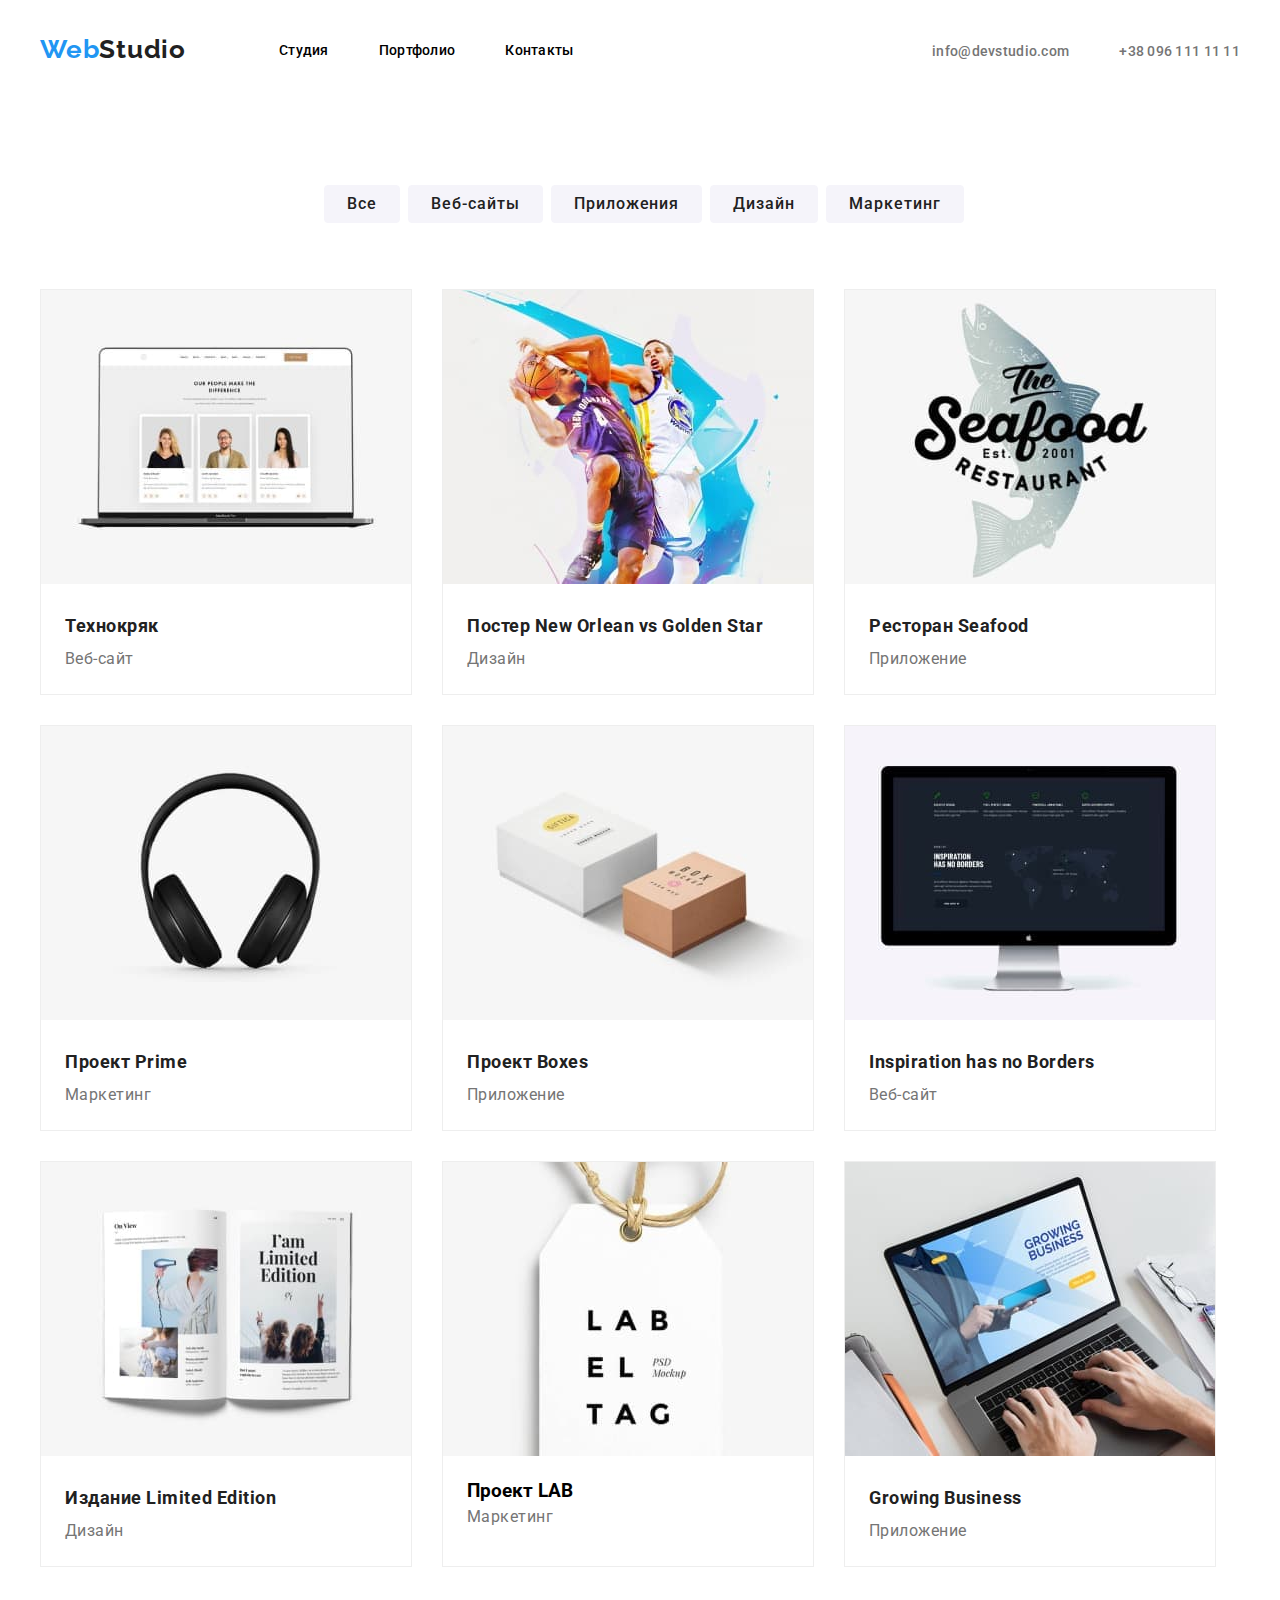
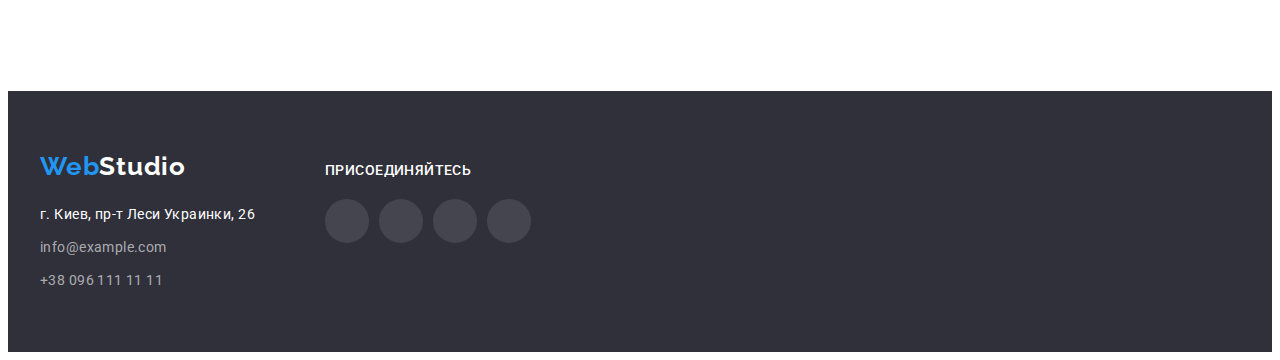
==== portfolio.html @ 755aef55 "Add files via upload" ====
<!DOCTYPE html>
<html lang="en">

<head>
    <meta charset="UTF-8" />
    <meta http-equiv="X-UA-Compatible" content="IE=edge" />
    <meta name="viewport" content="width=device-width, initial-scale=1.0" />
    <title>Web Studio</title>
    <link rel="preconnect" href="https://fonts.googleapis.com">
    <link rel="preconnect" href="https://fonts.gstatic.com" crossorigin>
    <link
        href="https://fonts.googleapis.com/css2?family=Raleway:ital,wght@0,100;0,200;0,300;0,400;0,500;0,600;0,700;0,800;1,100;1,200;1,300;1,400;1,500;1,600;1,700;1,800&family=Roboto:ital,wght@0,100;0,300;0,400;0,500;0,700;0,900;1,100;1,300;1,400;1,500;1,700;1,900&display=swap"
        rel="stylesheet">
    <link rel="preconnect" href="https://fonts.googleapis.com">
    <link rel="preconnect" href="https://fonts.gstatic.com" crossorigin>
    <link
        href="https://fonts.googleapis.com/css2?family=Roboto:ital,wght@0,100;0,300;0,400;0,500;0,700;0,900;1,100;1,300;1,400;1,500;1,700;1,900&display=swap"
        rel="stylesheet">
    <link rel="stylesheet" href="https://cdnjs.cloudflare.com/ajax/libs/modern-normalize/1.1.0/modern-normalize.min.css"
        integrity="sha512-wpPYUAdjBVSE4KJnH1VR1HeZfpl1ub8YT/NKx4PuQ5NmX2tKuGu6U/JRp5y+Y8XG2tV+wKQpNHVUX03MfMFn9Q=="
        crossorigin="anonymous" referrerpolicy="no-referrer" />
    <link rel="stylesheet" href="./css/portfolio_style.css" />
    <body>
        
        <header class="header">
            <div class="container header-container">
            <nav class="header-navigation">
                <a class="header-link-logo link"href="">
                    <span class="logo-first">Web</span>Studio
                </a>
               <ul class="header-list list">
                   <li class="header-item list">
                       <a class="header-link-list header-item-text  " href="">Студия</a></li>
                   <li class="header-item">
                       <a class="header-link-list header-item-text current" href="./portfolio.html">Портфолио</a></li>
                   <li class="header-item">
                       <a class="header-link-list header-item-text " href="">Контакты</a></li>
               </ul>
            </nav>
            <ul class="header-connect list">
                <li class="header-link-link header-link-list " href="info@devstudio.com"><svg class="header-icon-icon" width="16" height="12">
                    <use href="./svg/icons.svg#icon-envelope">
                    </use></svg>info@devstudio.com</li>
               <li class=" header-link-link header-link-list " href="tel:+380961111111"><svg class="header-icon-icon" width="10" height="16">
                <use href="./svg/icons.svg#icon-smartphone">
                </use></svg>+38 096 111 11 11</li>
            </ul>
            
            </div>
               </header>
<main>
            <section class="hero">
            <div class="container main-container">
                <ul class="list hero-list-button">
                <li ><button  type="button" class="hero-button-item">Все</button><a href="" class="hero-icon">
                    <svg class="hero-icon-item" width="13.33" height="16">
                        <use href="./svg/icons.svg#icon-Vector-1">
                        </use></svg></a></li>
                <li ><button  type="button" class="hero-button-item">Веб-сайты</button></li>
                <li ><button  type="button" class="hero-button-item">Приложения</button></li>
                <li ><button  type="button" class="hero-button-item">Дизайн</button></li>
                <li><button  type="button" class="hero-button-item">Маркетинг</button></li>
                </ul>
            
            
            <ul class="about-list list">
              <li class="about-item">
                    <div class="about-item-box" >
                      <div class="about-item-wrap">
                       <img 
                        src="./portfolio/images/photo.jpg" 
                        alt="экран с 3 фото"
                        width="370"
                        height="294"
                        >
                        <p class="about-text">Технокряк это современная площадка распространения коронавируса. Компании используют эту платформу для цифрового шпионажа и атак на защищённые сервера конкурентов.</p>
                    </div>
                    <div class="about-box">
                        <h3 class="about-item-title">Технокряк</h3>
                        <p lang="en" class="about-item-text">Веб-сайт</p>
                        <a href="" class="about-icon">
                            <svg class="about-icon-item" width="13.33" height="16">
                                <use href="./svg/icons.svg#icon-Vector-1">
                                </use></svg></a>
                    </div>
                         
                    </div>
                    </li>
                    <li class="about-item">
                        
                        <img 
                        src="./portfolio/images/basketball.jpg" 
                        alt="брасок в баскетболе"
                        width="370"
                        height="294"
                        >
                        <div class="about-box">
                        <h3 class="about-item-title">Постер New Orlean vs Golden Star</h3>
                        <p lang="en" class="about-item-text">Дизайн</p>
                    </div>
                    </li>
                    <li class="about-item">
                        
                        <img 
                        src="./portfolio/images/logo.jpg" 
                        alt="логотип"
                        width="370"
                        height="294"
                        >
                        <div class="about-box">
                        <h3 class="about-item-title">Ресторан Seafood</h3>
                        <p lang="en" class="about-item-text">Приложение</p>
                    </div>
                    </li>
                    
                    <li class="about-item">
                        <img src="./portfolio/images/headphones.jpg" alt="наушники" width="370" height="294">
                        <div class="about-box">
                        <h3 class="about-item-title">Проект Prime</h3>
                        <p lang="en" class="about-item-text">Маркетинг</p>
                    </div>
                    </li>
                    <li class="about-item">
                        <img src="./portfolio/images/box.jpg" alt="коробочки" width="370" height="294">
                        <div class="about-box">
                        <h3 class="about-item-title">Проект Boxes</h3>
                        <p lang="en" class="about-item-text">Приложение</p>
                    </div>
                    </li>
                    <li class="about-item">
                        <img src="./portfolio/images/monitor.jpg" alt="монитор" width="370" height="294">
                        <div class="about-box">
                        <h3 class="about-item-title">Inspiration has no Borders</h3>
                        <p lang="en" class="about-item-text">Веб-сайт</p>
                    </div>
                    </li>
                    <li class="about-item">
                        <img src="./portfolio/images/magazine.jpg" alt="журнал" width="370" height="294">
                        <div class="about-box">
                        <h3 class="about-item-title">Издание Limited Edition</h3>
                        <p lang="en" class="about-item-text">Дизайн</p>
                    </div>
                    </li>
                    <li class="about-item">
                        <img src="./portfolio/images/label.jpg" alt="лэйбл" width="370" height="294">
                        <div class="about-box">
                        <h3 class="aboutitem-title">Проект LAB</h3>
                        <p lang="en" class="about-item-text">Маркетинг</p>
                    </div>
                    </li>
                    <li class="about-item">
                        <img src="./portfolio/images/notebook.jpg" alt="ноутбук" width="370" height="294">
                        <div class="about-box">
                        <h3 class="about-item-title">Growing Business</h3>
                        <p lang="en" class="about-item-text">Приложение</p>
                    </div>
                    </li>
                    
            </ul>
            </div>
            </section>
        </main>
        <footer class="contacs">
            <div class="container contacs-container">
                <div class="footer-contacs">
            <a href="" class="contacs-text link"><span class="logo-first">Web</span>Studio</a>
            <address class="contacs-list" >
                <ul class=" list">
                     <li class="contacs-item">
                        <a href="https://goo.gl/maps/rCSKf7v6BH6SyEzp8" target="_blank" rel="noopener noreferre" class="contacs-item-address link">г. Киев, пр-т Леси
                            Украинки, 26</a>
                    </li>
                    <li class="contacs-item">
                        <a href="mailto:info@example.com" class="contacs-item-link link">info@example.com</a>
                    </li>
                    <li class="contacs-item link">
                        <a href="tel:+380961111111" class="contacs-item-link link">+38 096 111 11 11</a>
                    </li>
                </ul>
            </address>
        </div>
            <div class="connect">
                <h3 class="footer-item-title">ПРИСОЕДИНЯЙТЕСЬ</h3>
                <ul class="footer-social-list list">
                    <li class="footer-social-item">
                    <a href="" class="footer-social-link">
                        <svg class="footer-social-icon" width="20" height="20">
                            <use href="./svg/icons.svg#icon-instagram-2">
                            </use></svg></a>
                    </li>
                    <li class="footer-social-item"><a href="" class="footer-social-link">
                        <svg class="footer-social-icon" width="20" height="20">
                            <use href="./svg/icons.svg#icon-twitter-1">
                            </use></svg> </a>
                    </li>
                    <li class="footer-social-item"><a href="" class="footer-social-link">
                        <svg class="footer-social-icon" width="20" height="20">
                            <use href="./svg/icons.svg#icon-facebook-1">
                            </use></svg> </a>
                    </li>
                    <li class="footer-social-item"><a href="" class="footer-social-link">
                        <svg class="footer-social-icon" width="20" height="20">
                            <use href="./svg/icons.svg#icon-linkedin-1">
                            </use></svg> </a>
                    </li>
                </ul>
            </div>
           <!-- <div class="footer-subscription">
                <p class="footer-subscription-title">ПОДПИШИТЕСЬ НА РАССЫЛКУ</p>
                <div class="subscription-contaner">
                <input type="email" class="subscription-input" placeholder="E-mail" >
                <button type="submit" class="subscription-button">Подписаться <svg class="subscription-icon" width="24" height="24">
                    <use href="./svg/icons.svg#icon-send">
                    </use></svg></button>
                </div>
            </div>-->
            </div>
        </footer>
       </div>
     </main>
---- css/portfolio_style.css ----
:root {
  --main-title-color: #ffffff;
  --second-title-color: #2f303a;
  --third-title-color: #e5e5e5;
  --fourth-title-color: #f5f4fa;
  --first-text-color: #ffffff;
  --second-text-color: #2121ss1;
  --third-text-color: #757575;
  --fourth-text-color: #2196f3;
  --first-button-color: #ffffff;
  --second-button-color: #2196f3;
  --header-text-color: #212121;
  --header-link-color: #757575;
  --accent-color: #2196f3;
}
p, a, h1, h2, h3, h4, h5 {
  margin: 0;
  text-decoration: none;
}
ul {
  margin: 0;
  padding: 0;
}
li {
  margin: 0;
  padding: 0;
}

body {
  font-family: "Roboto", Roboto;
}
.list {
  list-style-type: none;
}

.header {
  background-color: #ffffff;
  
}

.img {
display: block;
max-width: 100%;
height: auto;
}
/*--HEADER --*/
.header {
  background-color: #ffffff;
}
.container {
  width: 1200px;
  padding-left: 15px;
  padding-right: 15px;
  margin: 0 auto;
}
.header-container {
  display: flex;
  align-items: center;
  width: 1200px;
}
.header-navigation {
  display: flex;
  align-items: center;
}
.header-connect {
  margin-left: auto;
  display: flex;
  align-items: flex-end;
}
.header-list {
  display: flex;
  margin: 0px;
  margin-left: 93px;
  padding: 0px;
  }

.logo-first {
  font-family: Raleway;
  font-style: normal;
  font-weight: 700;
  font-size: 26px;
  line-height: 1.19;
  letter-spacing: 0.03em;
  color: var(--fourth-text-color);
  }

.header-link-logo {
  font-family: Raleway;
  font-style: normal;
  font-weight: 700;
  font-size: 26px;
  line-height: 1.19;
  letter-spacing: 0.03em;
  color: var(--header-text-color);
  padding-top: 24px;
  padding-bottom: 25px;
}

.header-item {
    padding-top: 32px;
  padding-bottom: 32px;
  margin-left: 50px;
}
.header-item:first-child{
  margin-left: 0px;
}

.header-item-text {
  font-weight: 500;
  font-size: 14px;
  line-height: 1.14;
  letter-spacing: 0.02em;
  color: var(--second-text-color);
  transition: color 250ms cubic-bezier(0.4, 0, 0.2, 1);
  position: relative;
}
/*.current::after {
  content: " ";
  width: 100%;
  height: 4px;
  border-radius: 2px;
  background-color: var(--second-button-color);
  position: absolute;
  left: 0;
  bottom: -32px;
}*/

.header-icon-icon {
  fill: currentColor;
  padding: 0px;
  margin-right: 10px;
  }

.header-link-link {
  font-weight: 500;
  font-size: 14px;
  line-height: 1.14;
  letter-spacing: 0.02em;
  color: var(--header-link-color);
    transition: color 250ms cubic-bezier(0.4, 0, 0.2, 1);
    margin-left: 30px;
   
}

.header-link-list:hover,
.header-link-list:focus {
  color: var(--accent-color);
}


/*--hero--*/
.hero-container {
  width: 1200px;
}
.hero{
  padding-top: 94px;
  padding-bottom: 94px;
}
.hero-list-button {
    display: flex;
    padding: 0px;
  justify-content: center;
  margin-bottom: 50px;
  margin-left: auto;
  margin-right: auto;
  
}
.hero-button-item {
  font-family: Roboto;
  font-style: normal;
  font-weight: 500;
  font-size: 16px;
  line-height: 1.62;
  text-align: center;
  letter-spacing: 0.06em;
  padding: 0px 22px;
  height: 38px;
  border-radius: 4px;
  color: var(--header-text-color);
  background-color: #f5f4fa;
  margin-left: 8px;
  border: 1px solid #f5f4fa;
  transition: color 250ms cubic-bezier(0.4, 0, 0.2, 1), background-color 250ms cubic-bezier(0.4, 0, 0.2, 1) ;
}

.hero-button-item:hover,
.hero-button-item:focus {
  background-color: var(--second-button-color);
  color: var(--first-text-color);
  box-shadow: 0px 3px 1px rgba(0, 0, 0, 0.1), 0px 1px 2px rgba(0, 0, 0, 0.08), 0px 2px 2px rgba(0, 0, 0, 0.12);
}
.hero-icon {
  width: 100%;
  height: 100%;
  border-radius: 50%;
  display: flex;
  align-items: flex-start;
  justify-content: flex-end;
  padding-right: 5px;
}
.hero-icon-item {
  color: #000;
}

/*--about--*/
.main-container {
    
 
  width: 1200px;
}

.about-list {
  display: flex;
  flex-wrap: wrap;
  padding: 0px;
  
}
.about-item {
    width: 370px;
    background-color: #ffffff;
    margin-right: 30px;
    border: solid 1px rgba(238, 238, 238, 1);
    margin-bottom: 30px;
    
    }

  .about-item-wrap{
    position: relative;
    overflow: hidden; 
  }
.about-box{
  padding: 20px 24px;
  position: relative;
  
}
  .about-text{
    position: absolute;
    top: 0px;
    left: 0px;
    font-family: Roboto;
    font-style: normal;
    font-size: 18px;
    line-height: 1.55;
    color: var(--first-text-color);
    background-color: rgba(33, 150, 243, 0.9);
    padding: 63px 24px;
    margin: 0px;
    height: 100%;
    transform: translateY(100%);
    transition: transform 250ms cubic-bezier(0.4, 0, 0.2, 1);
    overflow: auto;
  }

.about-item:hover .about-text {
 transform: translateY(0);
  }
.about-item-box:hover {
    box-shadow: 0px 1px 1px rgba(0, 0, 0, 0.12), 0px 4px 4px rgba(0, 0, 0, 0.06), 1px 4px 6px rgba(0, 0, 0, 0.16);
  }


.about-item:nth-child(3n + 3) {
  margin-right: 0px;
}

.about-item-title {
  font-family: Roboto;
  font-style: normal;
  font-weight: 700;
  font-size: 18px;
  line-height: 2;
  letter-spacing: 0.03em;
  color: var(--header-text-color);
  margin-top: 20px;
  margin: 0px;
}
.about-item-text {
  font-family: Roboto;
  font-style: normal;
  font-weight: 400;
  font-size: 16px;
  line-height: 1.875;
  letter-spacing: 0.03em;
  color: var(--header-link-color);
  margin: 0px;
}
.about-icon {
  width: 13.33px;
  height: 16px;
  border-radius: 50%;
  display: flex;
  align-items: flex-start;
  justify-content: flex-end;
  left: 218px;
  bottom: 50px;
  position: absolute;
}

.about-icon-item {
  color: #000;
}

/*---CONTACS--*/
.contacs {
  background-color: #2f303a;
  
}
.contacs-container {
    display: flex;
}

.contacs-text {
  font-family: Raleway;
  font-style: normal;
  font-weight: 700;
  font-size: 26px;
  line-height: 1.19;
  letter-spacing: 0.03em;
  color: var(--first-text-color);
  
}
.contacs-list{
  margin-top: 20px;
}
.contacs-item {
  font-family: Roboto;
  font-style: normal;
  font-weight: 400;
  font-size: 14px;
  line-height: 1.72;
  letter-spacing: 0.03em;
  color: var(--third-text-color);
  margin-bottom: 9px;
}

.contacs-item-link {
  font-family: Roboto;
  font-style: normal;
  font-weight: 400;
  font-size: 14px;
  line-height: 1.72;

  color: rgba(255, 255, 255, 0.6);
}
/* alignment */
.contacs-item-address {
  font-family: Roboto;
  font-style: normal;
  font-weight: 400;
  font-size: 14px;
  line-height: 1.72;

  color: #ffffff;
}
/*--CONNECT--*/
.contacs {
  background-color: #2f303a;
  padding-bottom: 60px;
  padding-top: 60px;

}
.contacs-container {
    display: flex;
}

.contacs-text {
  font-family: Raleway;
  font-style: normal;
  font-weight: 700;
  font-size: 26px;
  line-height: 1.19;
  letter-spacing: 0.03em;
  color: var(--first-text-color);
  
}
.contacs-list{
  margin-top: 20px;
}
.contacs-item {
  font-family: Roboto;
  font-style: normal;
  font-weight: 400;
  font-size: 14px;
  line-height: 1.72;
  letter-spacing: 0.03em;
  color: var(--third-text-color);
  margin-bottom: 9px;
}
.contacs-item:last-child{
  margin: 0px;
}

.contacs-item-link {
  font-family: Roboto;
  font-style: normal;
  font-weight: 400;
  font-size: 14px;
  line-height: 1.72;

  color: rgba(255, 255, 255, 0.6);
}

/* alignment */
.contacs-item-address {
  font-family: Roboto;
  font-style: normal;
  font-weight: 400;
  font-size: 14px;
  line-height: 1.72;

  color: #ffffff;
}

/*--CONNECT--*/

/*---CONTACS--*/
.contacs {
  background-color: #2f303a;
  padding-bottom: 60px;
  padding-top: 60px;

}
.contacs-container {
    display: flex;
    align-items: baseline;
}

.contacs-text {
  font-family: Raleway;
  font-style: normal;
  font-weight: 700;
  font-size: 26px;
  line-height: 1.19;
  letter-spacing: 0.03em;
  color: var(--first-text-color);
  
}
.contacs-list{
  margin-top: 20px;
}
.contacs-item {
  font-family: Roboto;
  font-style: normal;
  font-weight: 400;
  font-size: 14px;
  line-height: 1.72;
  letter-spacing: 0.03em;
  color: var(--third-text-color);
  margin-bottom: 9px;
}
.contacs-item:last-child{
  margin: 0px;
}

.contacs-item-link {
  font-family: Roboto;
  font-style: normal;
  font-weight: 400;
  font-size: 14px;
  line-height: 1.72;

  color: rgba(255, 255, 255, 0.6);
}

/* alignment */
.contacs-item-address {
  font-family: Roboto;
  font-style: normal;
  font-weight: 400;
  font-size: 14px;
  line-height: 1.72;

  color: #ffffff;
}

/*--CONNECT--*/

.connect {
  margin-left: 70px;
  
}
.footer-social-item + .footer-social-item {
  margin-left: 10px;
}

.footer-item-title {
  font-weight: 500;
  font-size: 14px;
  line-height: 1.18;
  /* identical to box height */

  text-align: left;
  letter-spacing: 0.03em;
  margin-bottom: 20px;

  color: var(--first-text-color);
}

.footer-social-list {
  display: flex;
  justify-content: center;
  padding: 0px;
}

.footer-social-item {
  width: 44px;
  height: 44px;
  
}
.footer-social-link {
  width: 100%;
  height: 100%;
  border-radius: 50%;
  display: flex;
  align-items: center;
  justify-content: center;
  color: rgba(255, 255, 255, 1);
  background-color: rgba(255, 255, 255, 0.1);
  transition: color 250ms cubic-bezier(0.4, 0, 0.2, 1),
    background-color 250ms cubic-bezier(0.4, 0, 0.2, 1);
}
.footer-social-icon {
  fill: currentColor;
}
.footer-social-link:hover,
.footer-social-link:focus {
  background-color: var(--second-button-color);
  color: var(--first-button-color);
}
/*--footer-subscription--*/
.footer-subscription{

margin: 72px 0px 0px 93px;
}
.footer-subscription-title{
  font-weight: 700;
  font-size: 16px;
  line-height: 1.17;
   text-align: left;
    margin-bottom: 20px;
  color: rgba(255, 255, 255, 1);
}
.subscription-input{
  width: 358px;
  height: 50px;
  padding-left: 16px;
  padding-top: 12px;
  padding-bottom: 12px;
  border-radius: 4px;
  border: 1px solid rgba(255, 255, 255, 0.3);
  background-color: transparent;
  transition: color 250ms cubic-bezier(0.4, 0, 0.2, 1),
    background-color 250ms cubic-bezier(0.4, 0, 0.2, 1);
}
.subscription-button{
  min-height: 50px;
width: 200px;
background-color: var(--second-button-color);
font-size: 16px;
font-style: normal;
line-height: 1.875;
color: var(--first-button-color);
text-align: center;
display: flex;
align-items: center;
justify-content: center;
border-radius: 4px;
margin-left: 12px;
}

.subscription-icon{
  fill: currentColor;
  margin-left: 10px;
}
.subscription-contaner{
  display: flex;
}
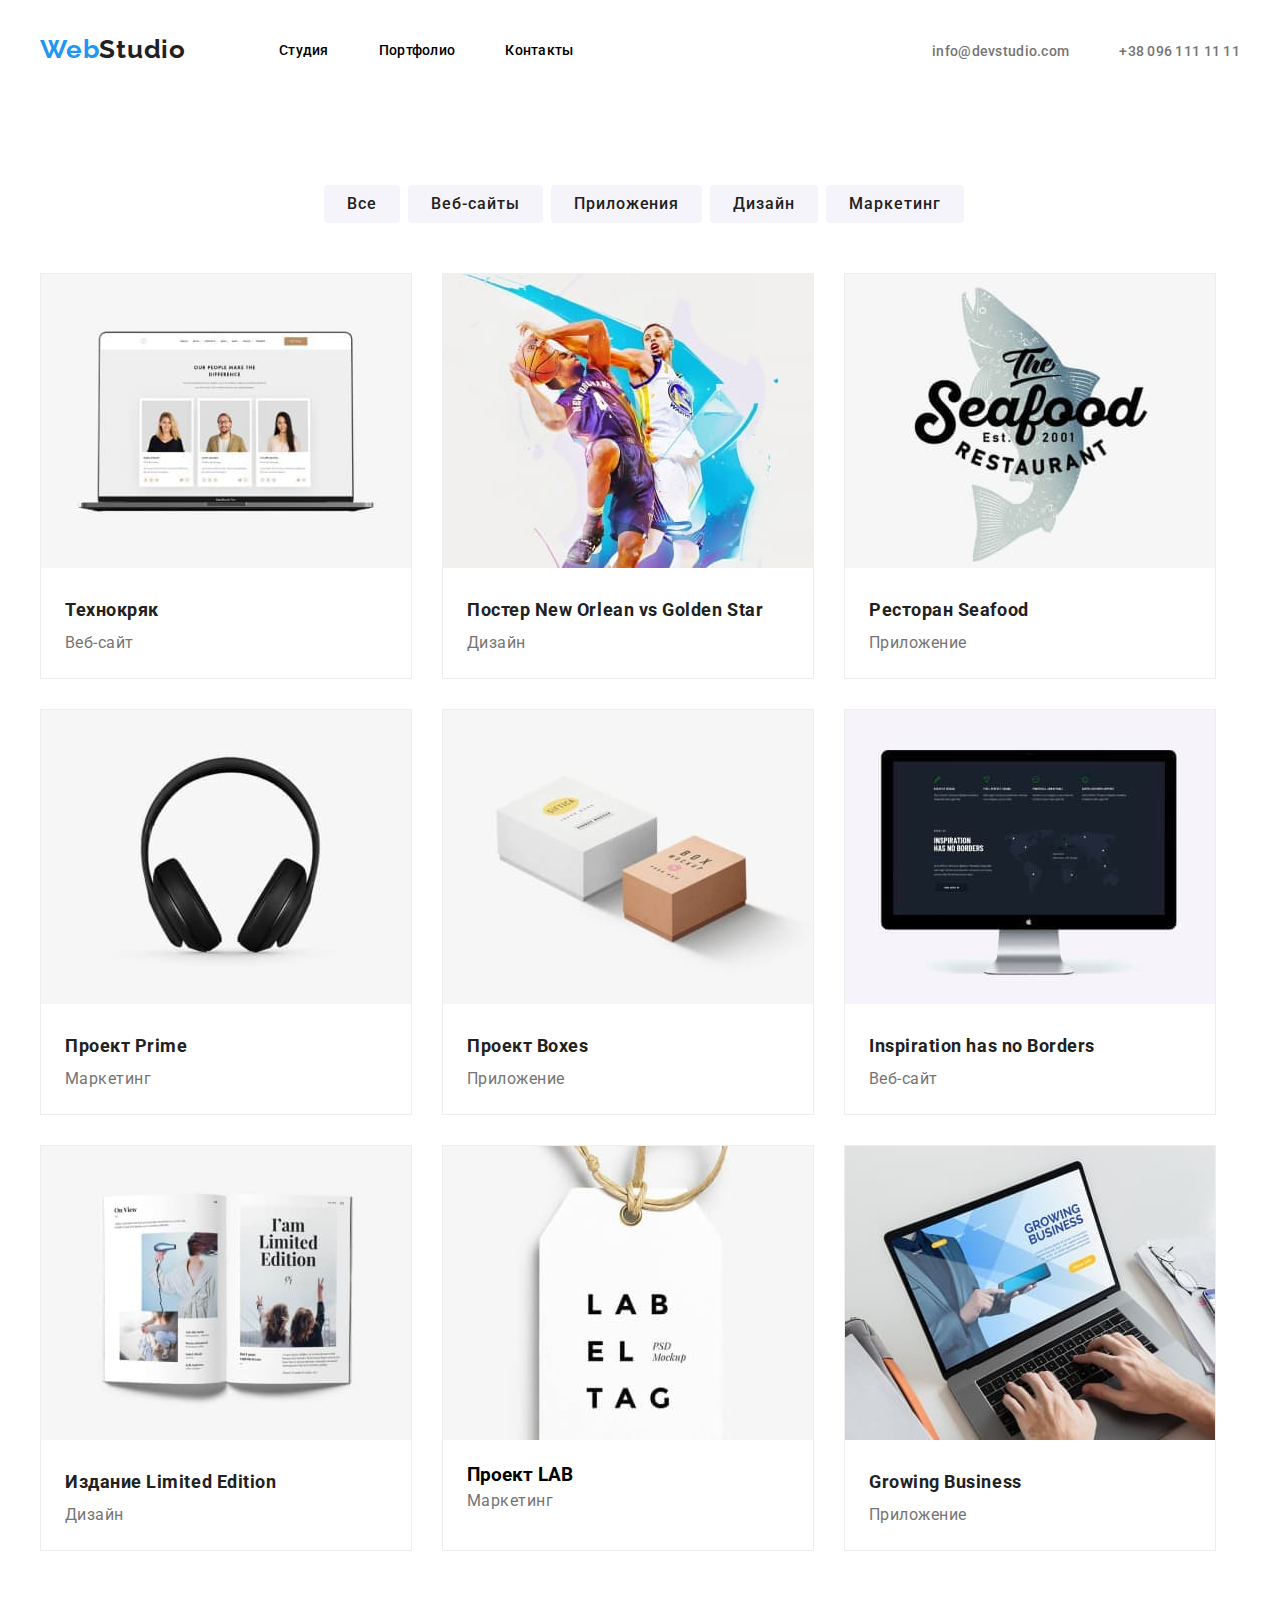
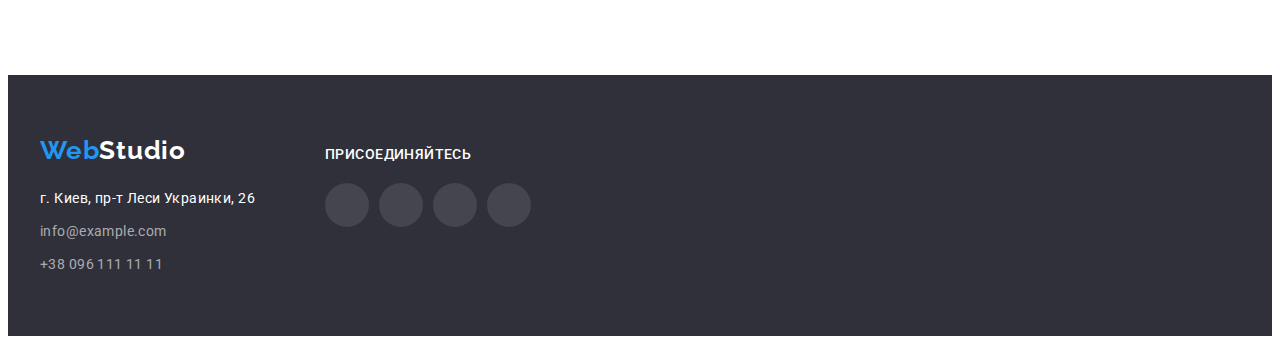
==== commit a34014f2: "Add files via upload" ====
--- a/portfolio.html
+++ b/portfolio.html
@@ -38,12 +38,12 @@
                </ul>
             </nav>
             <ul class="header-connect list">
-                <li class="header-link-link header-link-list " href="info@devstudio.com"><svg class="header-icon-icon" width="16" height="12">
+                <li class="header-link-link header-link-list " href="info@devstudio.com"><a><svg class="header-icon-icon" width="16" height="12">
                     <use href="./svg/icons.svg#icon-envelope">
-                    </use></svg>info@devstudio.com</li>
-               <li class=" header-link-link header-link-list " href="tel:+380961111111"><svg class="header-icon-icon" width="10" height="16">
+                    </use></svg></a>info@devstudio.com</li>
+               <li class=" header-link-link header-link-list " href="tel:+380961111111"><a><svg class="header-icon-icon" width="10" height="16">
                 <use href="./svg/icons.svg#icon-smartphone">
-                </use></svg>+38 096 111 11 11</li>
+                </use></svg></a>+38 096 111 11 11</li>
             </ul>
             
             </div>
@@ -52,10 +52,7 @@
             <section class="hero">
             <div class="container main-container">
                 <ul class="list hero-list-button">
-                <li ><button  type="button" class="hero-button-item">Все</button><a href="" class="hero-icon">
-                    <svg class="hero-icon-item" width="13.33" height="16">
-                        <use href="./svg/icons.svg#icon-Vector-1">
-                        </use></svg></a></li>
+                <li ><button  type="button" class="hero-button-item">Все</button></li>
                 <li ><button  type="button" class="hero-button-item">Веб-сайты</button></li>
                 <li ><button  type="button" class="hero-button-item">Приложения</button></li>
                 <li ><button  type="button" class="hero-button-item">Дизайн</button></li>
@@ -78,10 +75,7 @@
                     <div class="about-box">
                         <h3 class="about-item-title">Технокряк</h3>
                         <p lang="en" class="about-item-text">Веб-сайт</p>
-                        <a href="" class="about-icon">
-                            <svg class="about-icon-item" width="13.33" height="16">
-                                <use href="./svg/icons.svg#icon-Vector-1">
-                                </use></svg></a>
+                       
                     </div>
                          
                     </div>
